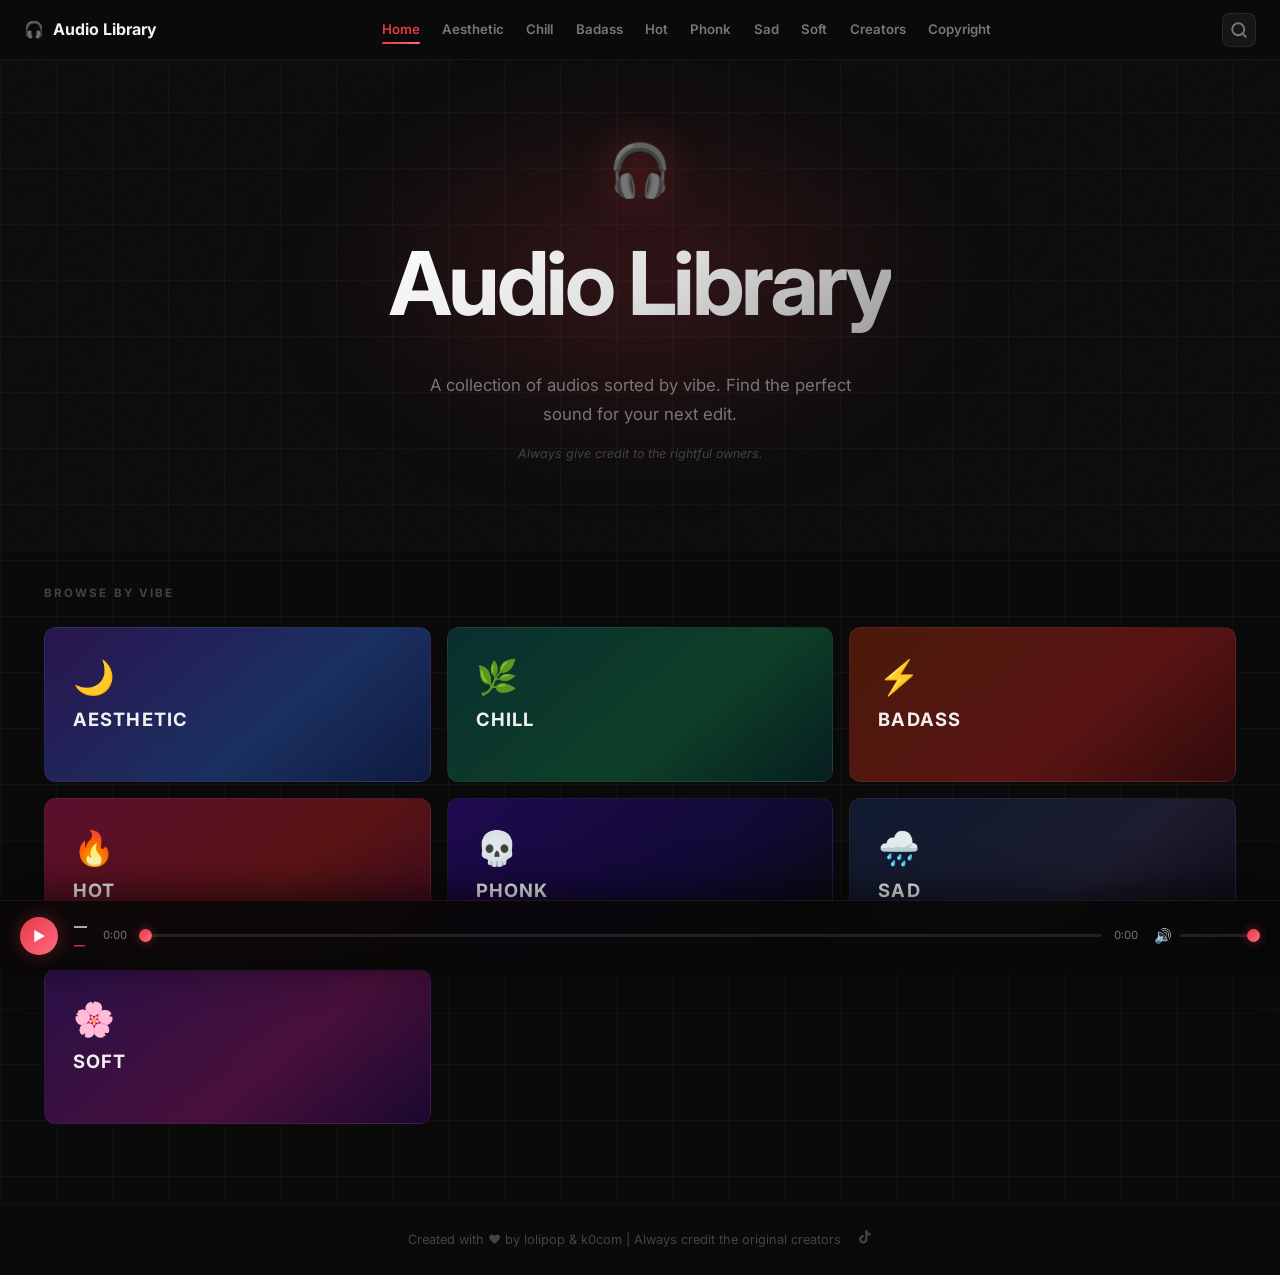
==== index.html @ 216a879c "Initial commit: Audio Library static site Complete music library site with 7 genre categories, dynam" ====
<!DOCTYPE html>
<html lang="en">
<head>
  <meta charset="UTF-8" />
  <meta name="viewport" content="width=device-width, initial-scale=1.0" />
  <title>Audio Library</title>
  <link rel="stylesheet" href="style.css" />
</head>
<body>

  <nav class="navbar" role="navigation" aria-label="Main navigation">
    <div class="navbar__inner">
      <a href="index.html" class="navbar__logo">
        <span>🎧</span> Audio Library
      </a>
      <ul class="navbar__links">
        <li><a href="index.html">Home</a></li>
        <li><a href="aesthetic.html">Aesthetic</a></li>
        <li><a href="chill.html">Chill</a></li>
        <li><a href="badass.html">Badass</a></li>
        <li><a href="hot.html">Hot</a></li>
        <li><a href="phonk.html">Phonk</a></li>
        <li><a href="sad.html">Sad</a></li>
        <li><a href="soft.html">Soft</a></li>
        <li><a href="creators.html">Creators</a></li>
        <li><a href="copyright.html">Copyright</a></li>
      </ul>
      <button class="navbar__hamburger" aria-label="Toggle menu" aria-expanded="false">
        <span></span><span></span><span></span>
      </button>
    </div>
    <div class="navbar__mobile" role="menu">
      <a href="index.html" role="menuitem">Home</a>
      <a href="aesthetic.html" role="menuitem">Aesthetic</a>
      <a href="chill.html" role="menuitem">Chill</a>
      <a href="badass.html" role="menuitem">Badass</a>
      <a href="hot.html" role="menuitem">Hot</a>
      <a href="phonk.html" role="menuitem">Phonk</a>
      <a href="sad.html" role="menuitem">Sad</a>
      <a href="soft.html" role="menuitem">Soft</a>
      <a href="creators.html" role="menuitem">Creators</a>
      <a href="copyright.html" role="menuitem">Copyright</a>
    </div>
  </nav>

  <section class="hero">
    <div class="hero__icon">🎧</div>
    <h1 class="hero__title">Audio Library</h1>
    <p class="hero__tagline">A collection of audios sorted by vibe. Find the perfect sound for your next edit.</p>
    <p class="hero__warning">Always give credit to the rightful owners.</p>
  </section>

  <main class="section">
    <p class="section__title">Browse by Vibe</p>
    <div class="category-grid">
      <a href="aesthetic.html" class="card card--aesthetic">
        <span class="card__icon">🌙</span>
        <span class="card__name">Aesthetic</span>
      </a>
      <a href="chill.html" class="card card--chill">
        <span class="card__icon">🌿</span>
        <span class="card__name">Chill</span>
      </a>
      <a href="badass.html" class="card card--badass">
        <span class="card__icon">⚡</span>
        <span class="card__name">Badass</span>
      </a>
      <a href="hot.html" class="card card--hot">
        <span class="card__icon">🔥</span>
        <span class="card__name">Hot</span>
      </a>
      <a href="phonk.html" class="card card--phonk">
        <span class="card__icon">💀</span>
        <span class="card__name">Phonk</span>
      </a>
      <a href="sad.html" class="card card--sad">
        <span class="card__icon">🌧️</span>
        <span class="card__name">Sad</span>
      </a>
      <a href="soft.html" class="card card--soft">
        <span class="card__icon">🌸</span>
        <span class="card__name">Soft</span>
      </a>
    </div>
  </main>

  <footer class="footer">
    <span>Created with ♥ by lolipop &amp; k0com | Always credit the original creators</span>
    <a href="#" class="footer__tiktok" aria-label="TikTok">
      <svg width="16" height="16" viewBox="0 0 24 24" fill="currentColor" aria-hidden="true">
        <path d="M19.59 6.69a4.83 4.83 0 01-3.77-4.25V2h-3.45v13.67a2.89 2.89 0 01-2.88 2.5 2.89 2.89 0 01-2.89-2.89 2.89 2.89 0 012.89-2.89c.28 0 .54.04.79.1V9.01a6.33 6.33 0 00-.79-.05 6.34 6.34 0 00-6.34 6.34 6.34 6.34 0 006.34 6.34 6.34 6.34 0 006.33-6.34V8.69a8.22 8.22 0 004.8 1.54V6.76a4.85 4.85 0 01-1.03-.07z"/>
      </svg>
    </a>
  </footer>

  <div class="audio-player" id="audioPlayer" role="region" aria-label="Audio player">
    <button class="audio-player__btn" id="playerPlayBtn" aria-label="Play / Pause">▶</button>
    <div class="audio-player__info">
      <div class="audio-player__song" id="playerSongName">—</div>
      <div class="audio-player__category" id="playerCategory">—</div>
    </div>
    <div class="audio-player__controls">
      <span class="audio-player__time" id="playerCurrentTime">0:00</span>
      <input type="range" class="audio-player__progress" id="playerProgress"
             min="0" max="100" step="0.1" value="0" aria-label="Seek" />
      <span class="audio-player__time" id="playerTotalTime">0:00</span>
    </div>
    <div class="audio-player__volume">
      <span class="audio-player__volume-icon" aria-hidden="true">🔊</span>
      <input type="range" class="audio-player__vol-range" id="playerVolume"
             min="0" max="1" step="0.01" value="1" aria-label="Volume" />
    </div>
  </div>

  <script src="script.js"></script>
</body>
</html>
---- style.css ----
@import url('https://fonts.googleapis.com/css2?family=Inter:wght@400;600;700&display=swap');

/* ─── Tokens ──────────────────────────────────────────────────────────────────── */
:root {
  --bg: #0a0a0a;
  --navbar-bg: #0d0d0d;
  --panel-bg: #141414;
  --accent: #e63946;
  --accent2: #ff6b81;
  --text-primary: #f1f1f1;
  --text-secondary: #777;
  --border: #1f1f1f;
  --radius: 12px;
  --radius-pill: 99px;
  --ease: 0.25s ease;
}

/* ─── Keyframes ───────────────────────────────────────────────────────────────── */
@keyframes fadeUp {
  from { opacity: 0; transform: translateY(28px); }
  to   { opacity: 1; transform: translateY(0);    }
}

@keyframes pulseGlow {
  0%, 100% { opacity: 0.45; transform: translateX(-50%) scale(1);    }
  50%       { opacity: 0.85; transform: translateX(-50%) scale(1.08); }
}

@keyframes shimmer {
  0%   { background-position: -200% center; }
  100% { background-position:  200% center; }
}

@keyframes spin {
  to { transform: rotate(360deg); }
}

/* ─── Reset ───────────────────────────────────────────────────────────────────── */
*, *::before, *::after { box-sizing: border-box; margin: 0; padding: 0; }
html { scroll-behavior: smooth; }

body {
  font-family: 'Inter', sans-serif;
  background-color: var(--bg);
  background-image:
    linear-gradient(rgba(255,255,255,0.028) 1px, transparent 1px),
    linear-gradient(90deg, rgba(255,255,255,0.028) 1px, transparent 1px);
  background-size: 56px 56px;
  color: var(--text-primary);
  line-height: 1.6;
  min-height: 100vh;
}

a { text-decoration: none; color: inherit; }
button { cursor: pointer; border: none; background: none; font-family: inherit; color: inherit; }
code {
  font-family: monospace;
  background: #1c1c1c;
  padding: 0.1em 0.35em;
  border-radius: 4px;
  font-size: 0.88em;
}

/* ─── Navbar ──────────────────────────────────────────────────────────────────── */
.navbar {
  position: fixed;
  top: 0; left: 0; right: 0;
  z-index: 900;
  background: rgba(10,10,10,0.82);
  backdrop-filter: blur(18px);
  -webkit-backdrop-filter: blur(18px);
  border-bottom: 1px solid rgba(255,255,255,0.05);
  height: 60px;
  display: flex;
  align-items: center;
  padding: 0 1.5rem;
}

.navbar__inner {
  width: 100%;
  max-width: 1240px;
  margin: 0 auto;
  display: flex;
  align-items: center;
  justify-content: space-between;
}

.navbar__logo {
  display: flex;
  align-items: center;
  gap: 0.55rem;
  font-weight: 700;
  font-size: 1rem;
  white-space: nowrap;
  color: var(--text-primary);
}

.navbar__links {
  display: flex;
  align-items: center;
  gap: 0.1rem;
  list-style: none;
}

.navbar__links a {
  position: relative;
  padding: 0.4rem 0.65rem;
  font-size: 0.83rem;
  font-weight: 600;
  color: var(--text-secondary);
  transition: color var(--ease);
}

.navbar__links a::after {
  content: '';
  position: absolute;
  bottom: 0; left: 0.65rem; right: 0.65rem;
  height: 2px;
  background: linear-gradient(90deg, var(--accent), var(--accent2));
  transform: scaleX(0);
  transform-origin: center;
  border-radius: 2px;
  transition: transform var(--ease);
}

.navbar__links a:hover         { color: var(--text-primary); }
.navbar__links a:hover::after  { transform: scaleX(1); }
.navbar__links a.active        { color: var(--accent); }
.navbar__links a.active::after { transform: scaleX(1); }

.navbar__hamburger {
  display: none;
  flex-direction: column;
  gap: 5px;
  padding: 0.5rem;
}

.navbar__hamburger span {
  display: block;
  width: 22px; height: 2px;
  background: var(--text-primary);
  border-radius: 2px;
  transition: var(--ease);
}

.navbar__mobile {
  display: none;
  position: absolute;
  top: 60px; left: 0; right: 0;
  background: rgba(10,10,10,0.96);
  backdrop-filter: blur(18px);
  border-bottom: 1px solid var(--border);
  padding: 0.5rem 0;
  z-index: 899;
}

.navbar__mobile.open { display: block; }

.navbar__mobile a {
  display: block;
  padding: 0.75rem 1.5rem;
  font-size: 0.9rem;
  font-weight: 600;
  color: var(--text-secondary);
  transition: color var(--ease), background var(--ease);
}

.navbar__mobile a:hover { color: var(--text-primary); background: rgba(255,255,255,0.03); }
.navbar__mobile a.active { color: var(--accent); }

/* ─── Home Hero ───────────────────────────────────────────────────────────────── */
.hero {
  position: relative;
  min-height: 58vh;
  display: flex;
  flex-direction: column;
  align-items: center;
  justify-content: center;
  text-align: center;
  padding: 9rem 2rem 5.5rem;
  overflow: hidden;
}

/* grain */
.hero::before {
  content: '';
  position: absolute;
  inset: 0;
  background-image: url("data:image/svg+xml,%3Csvg viewBox='0 0 256 256' xmlns='http://www.w3.org/2000/svg'%3E%3Cfilter id='n'%3E%3CfeTurbulence type='fractalNoise' baseFrequency='0.9' numOctaves='4' stitchTiles='stitch'/%3E%3C/filter%3E%3Crect width='100%25' height='100%25' filter='url(%23n)'/%3E%3C/svg%3E");
  background-size: 200px;
  opacity: 0.035;
  pointer-events: none;
  z-index: 0;
}

/* red glow blob */
.hero::after {
  content: '';
  position: absolute;
  top: 15%;
  left: 50%;
  transform: translateX(-50%);
  width: 680px;
  height: 380px;
  background: radial-gradient(ellipse at center, rgba(230,57,70,0.2) 0%, transparent 68%);
  pointer-events: none;
  filter: blur(50px);
  animation: pulseGlow 6s ease-in-out infinite;
  z-index: 0;
}

.hero__icon,
.hero__title,
.hero__tagline,
.hero__warning { position: relative; z-index: 1; }

.hero__icon {
  font-size: 3.2rem;
  margin-bottom: 1.1rem;
  line-height: 1;
  filter: drop-shadow(0 0 20px rgba(230,57,70,0.4));
}

.hero__title {
  font-size: clamp(2.8rem, 7vw, 5.5rem);
  font-weight: 700;
  letter-spacing: -0.04em;
  margin-bottom: 1.1rem;
  background: linear-gradient(140deg, #ffffff 0%, #e0e0e0 50%, #999 100%);
  -webkit-background-clip: text;
  -webkit-text-fill-color: transparent;
  background-clip: text;
  animation: fadeUp 0.7s ease both;
}

.hero__tagline {
  font-size: 1.05rem;
  color: var(--text-secondary);
  max-width: 460px;
  margin-bottom: 1rem;
  line-height: 1.7;
  animation: fadeUp 0.7s 0.1s ease both;
}

.hero__warning {
  font-size: 0.78rem;
  color: #444;
  font-style: italic;
  animation: fadeUp 0.7s 0.2s ease both;
}

/* ─── Category Grid ───────────────────────────────────────────────────────────── */
.section {
  max-width: 1240px;
  margin: 0 auto;
  padding: 2rem 1.5rem 5rem;
}

.section__title {
  font-size: 0.72rem;
  font-weight: 700;
  margin-bottom: 1.5rem;
  color: #444;
  text-transform: uppercase;
  letter-spacing: 0.18em;
}

.category-grid {
  display: grid;
  grid-template-columns: 1fr;
  gap: 1rem;
}

.card {
  position: relative;
  display: flex;
  flex-direction: column;
  align-items: flex-start;
  padding: 2rem 1.75rem 1.75rem;
  border-radius: var(--radius);
  border: 1px solid rgba(255,255,255,0.06);
  overflow: hidden;
  cursor: pointer;
  color: var(--text-primary);
  min-height: 155px;
  animation: fadeUp 0.55s ease both;
  transition: transform 0.3s ease, box-shadow 0.3s ease, border-color 0.3s ease;
}

.card:nth-child(1) { animation-delay: 0.05s; }
.card:nth-child(2) { animation-delay: 0.10s; }
.card:nth-child(3) { animation-delay: 0.15s; }
.card:nth-child(4) { animation-delay: 0.20s; }
.card:nth-child(5) { animation-delay: 0.25s; }
.card:nth-child(6) { animation-delay: 0.30s; }
.card:nth-child(7) { animation-delay: 0.35s; }

/* light sweep on hover */
.card::after {
  content: '';
  position: absolute;
  inset: 0;
  background: linear-gradient(130deg, rgba(255,255,255,0.07) 0%, transparent 55%);
  opacity: 0;
  transition: opacity 0.3s ease;
}

.card:hover {
  transform: translateY(-7px) scale(1.01);
  box-shadow: 0 28px 70px rgba(0,0,0,0.65), 0 0 0 1px rgba(230,57,70,0.5);
  border-color: rgba(230,57,70,0.5);
}

.card:hover::after { opacity: 1; }

.card__icon {
  font-size: 2.1rem;
  margin-bottom: 0.75rem;
  line-height: 1;
}

.card__name {
  font-size: 1.15rem;
  font-weight: 700;
  letter-spacing: 0.06em;
  text-transform: uppercase;
}

/* category gradients */
.card--aesthetic { background: linear-gradient(140deg, #2a1550 0%, #1a3060 60%, #0f1a40 100%); }
.card--chill     { background: linear-gradient(140deg, #0a2e30 0%, #0e4028 60%, #061e20 100%); }
.card--badass    { background: linear-gradient(140deg, #4a1a0a 0%, #5a1414 60%, #300a0a 100%); }
.card--hot       { background: linear-gradient(140deg, #5a0f2e 0%, #5a1414 60%, #3a0a20 100%); }
.card--phonk     { background: linear-gradient(140deg, #1e0a4e 0%, #120a36 60%, #0a0a0a 100%); }
.card--sad       { background: linear-gradient(140deg, #0f1a30 0%, #1c1c2e 60%, #0a0a14 100%); }
.card--soft      { background: linear-gradient(140deg, #2a1048 0%, #48103a 60%, #1a0830 100%); }

/* ─── Category Hero ───────────────────────────────────────────────────────────── */
.category-hero {
  position: relative;
  min-height: 230px;
  display: flex;
  align-items: center;
  justify-content: center;
  overflow: hidden;
  padding: 8rem 2rem 3.5rem;
  background: var(--bg);
}

.category-hero__shapes {
  position: absolute;
  inset: 0;
  pointer-events: none;
}

.category-hero__shape {
  position: absolute;
  background: #0f0f0f;
}

.category-hero__shape--1 {
  top: -30%; left: -10%;
  width: 70%; height: 200%;
  clip-path: polygon(0 0, 100% 12%, 78% 100%, 0 100%);
  opacity: 0.7;
}

.category-hero__shape--2 {
  top: -30%; right: -10%;
  width: 60%; height: 200%;
  clip-path: polygon(22% 0, 100% 0, 100% 100%, 0 82%);
  opacity: 0.5;
}

/* bottom glow */
.category-hero::after {
  content: '';
  position: absolute;
  bottom: -20px;
  left: 50%;
  transform: translateX(-50%);
  width: 500px;
  height: 180px;
  background: radial-gradient(ellipse at bottom, rgba(230,57,70,0.14) 0%, transparent 70%);
  pointer-events: none;
  filter: blur(30px);
  z-index: 0;
}

.category-hero__title {
  position: relative;
  z-index: 1;
  font-size: clamp(2.2rem, 5.5vw, 4.5rem);
  font-weight: 700;
  letter-spacing: 0.1em;
  text-transform: uppercase;
  text-align: center;
  background: linear-gradient(135deg, #fff 0%, #bbb 100%);
  -webkit-background-clip: text;
  -webkit-text-fill-color: transparent;
  background-clip: text;
  animation: fadeUp 0.5s ease both;
}

/* ─── Song Section ────────────────────────────────────────────────────────────── */
.song-section {
  max-width: 900px;
  margin: 0 auto;
  padding: 1.5rem 1.5rem 7rem;
}

.song-row {
  display: grid;
  grid-template-columns: 44px 1fr auto auto;
  align-items: center;
  gap: 1rem;
  padding: 0.875rem 0.75rem;
  border-bottom: 1px solid rgba(255,255,255,0.04);
  border-left: 3px solid transparent;
  border-radius: 0 8px 8px 0;
  transition: background var(--ease), border-left-color var(--ease);
}

.song-row__actions {
  display: flex;
  align-items: center;
  gap: 0.4rem;
  flex-shrink: 0;
}

.song-row:hover        { background: rgba(255,255,255,0.035); }
.song-row--playing     { border-left-color: var(--accent); background: rgba(230,57,70,0.05); }

.song-row__play {
  width: 36px; height: 36px;
  border-radius: 50%;
  background: rgba(255,255,255,0.06);
  border: 1px solid rgba(255,255,255,0.08);
  display: flex;
  align-items: center;
  justify-content: center;
  font-size: 0.68rem;
  color: var(--text-primary);
  flex-shrink: 0;
  transition: background var(--ease), border-color var(--ease), box-shadow var(--ease);
}

.song-row__play:hover {
  background: var(--accent);
  border-color: var(--accent);
  box-shadow: 0 0 18px rgba(230,57,70,0.45);
}

.song-row__name {
  font-size: 0.93rem;
  font-weight: 600;
  white-space: nowrap;
  overflow: hidden;
  text-overflow: ellipsis;
  min-width: 0;
}

.song-row__duration {
  font-size: 0.8rem;
  color: var(--text-secondary);
  white-space: nowrap;
  flex-shrink: 0;
  font-variant-numeric: tabular-nums;
}

.song-row__spotify {
  display: inline-flex;
  align-items: center;
  gap: 0.35rem;
  padding: 0.33rem 0.85rem;
  border-radius: var(--radius-pill);
  font-size: 0.76rem;
  font-weight: 700;
  color: #1db954;
  border: 1px solid rgba(29,185,84,0.25);
  background: rgba(29,185,84,0.07);
  white-space: nowrap;
  flex-shrink: 0;
  transition: color var(--ease), border-color var(--ease), background var(--ease), box-shadow var(--ease);
}

.song-row__spotify:hover {
  color: #1ed760;
  border-color: rgba(29,185,84,0.6);
  background: rgba(29,185,84,0.15);
  box-shadow: 0 0 16px rgba(29,185,84,0.25);
}

.song-row__download {
  display: inline-flex;
  align-items: center;
  justify-content: center;
  width: 30px;
  height: 30px;
  border-radius: 50%;
  font-size: 0.75rem;
  color: var(--text-secondary);
  border: 1px solid rgba(255,255,255,0.08);
  background: rgba(255,255,255,0.04);
  flex-shrink: 0;
  transition: color var(--ease), border-color var(--ease), background var(--ease), box-shadow var(--ease);
}

.song-row__download:hover {
  color: var(--accent);
  border-color: rgba(230,57,70,0.5);
  background: rgba(230,57,70,0.08);
  box-shadow: 0 0 12px rgba(230,57,70,0.2);
}

/* ─── Spotify Embed Rows ─────────────────────────────────────────────────────── */
.spotify-row {
  padding: 1rem 0.5rem 0.25rem;
  border-bottom: 1px solid rgba(255,255,255,0.04);
  animation: fadeUp 0.4s ease both;
}

.spotify-row__header {
  display: flex;
  align-items: center;
  justify-content: space-between;
  gap: 1rem;
  margin-bottom: 0.6rem;
}

.spotify-row__name {
  font-size: 0.9rem;
  font-weight: 600;
  color: var(--text-primary);
  white-space: nowrap;
  overflow: hidden;
  text-overflow: ellipsis;
  min-width: 0;
}

.spotify-row__cat {
  font-size: 0.62rem;
  font-weight: 700;
  text-transform: uppercase;
  letter-spacing: 0.1em;
  color: #1db954;
  flex-shrink: 0;
}

.spotify-row iframe {
  border-radius: 10px;
  display: block;
}

/* ─── Skeleton Loaders ────────────────────────────────────────────────────────── */
.skeleton {
  background: linear-gradient(90deg, #161616 25%, #1e1e1e 50%, #161616 75%);
  background-size: 200% 100%;
  animation: shimmer 1.6s infinite linear;
  border-radius: 4px;
}

.skeleton-row {
  display: grid;
  grid-template-columns: 44px 1fr auto auto;
  align-items: center;
  gap: 1rem;
  padding: 0.875rem 0.75rem;
  border-bottom: 1px solid rgba(255,255,255,0.04);
  border-left: 3px solid transparent;
}

.skeleton-play     { width: 36px; height: 36px; border-radius: 50%; }
.skeleton-name     { height: 13px; }
.skeleton-duration { width: 36px; height: 13px; }
.skeleton-download { width: 86px; height: 27px; border-radius: var(--radius-pill); }

/* ─── Empty State ─────────────────────────────────────────────────────────────── */
.song-empty {
  text-align: center;
  padding: 4rem 2rem;
  color: var(--text-secondary);
  font-size: 0.9rem;
  line-height: 2;
}

/* ─── Global Audio Player ─────────────────────────────────────────────────────── */
.audio-player {
  position: fixed;
  bottom: 0; left: 0; right: 0;
  z-index: 1000;
  background: rgba(8,8,8,0.92);
  backdrop-filter: blur(24px);
  -webkit-backdrop-filter: blur(24px);
  border-top: 1px solid rgba(230,57,70,0.18);
  height: 70px;
  display: flex;
  align-items: center;
  padding: 0 1.25rem;
  gap: 1rem;
  transform: translateY(100%);
  transition: transform 0.35s cubic-bezier(0.4,0,0.2,1);
  box-shadow: 0 -8px 40px rgba(0,0,0,0.6);
}

.audio-player.visible { transform: translateY(0); }

.audio-player__btn {
  width: 38px; height: 38px;
  border-radius: 50%;
  background: linear-gradient(135deg, var(--accent), var(--accent2));
  display: flex;
  align-items: center;
  justify-content: center;
  font-size: 0.85rem;
  color: #fff;
  flex-shrink: 0;
  transition: box-shadow var(--ease), transform var(--ease);
  box-shadow: 0 0 20px rgba(230,57,70,0.35);
}

.audio-player__btn:hover {
  box-shadow: 0 0 28px rgba(230,57,70,0.55);
  transform: scale(1.08);
}

.audio-player__info {
  flex-shrink: 0;
  min-width: 0;
  max-width: 150px;
  overflow: hidden;
}

.audio-player__song {
  font-size: 0.82rem;
  font-weight: 600;
  white-space: nowrap;
  overflow: hidden;
  text-overflow: ellipsis;
}

.audio-player__category {
  font-size: 0.68rem;
  color: var(--accent);
  text-transform: uppercase;
  letter-spacing: 0.08em;
  font-weight: 700;
}

.audio-player__controls {
  flex: 1;
  display: flex;
  align-items: center;
  gap: 0.75rem;
  min-width: 0;
}

.audio-player__time {
  font-size: 0.7rem;
  color: var(--text-secondary);
  white-space: nowrap;
  flex-shrink: 0;
  font-variant-numeric: tabular-nums;
}

.audio-player__volume {
  display: flex;
  align-items: center;
  gap: 0.5rem;
  flex-shrink: 0;
}

.audio-player__volume-icon { font-size: 0.9rem; color: #555; }

/* ─── Range Inputs ────────────────────────────────────────────────────────────── */
input[type="range"] {
  -webkit-appearance: none;
  appearance: none;
  height: 3px;
  border-radius: 2px;
  background: rgba(255,255,255,0.1);
  outline: none;
}

input[type="range"]::-webkit-slider-thumb {
  -webkit-appearance: none;
  width: 13px; height: 13px;
  border-radius: 50%;
  background: linear-gradient(135deg, var(--accent), var(--accent2));
  cursor: pointer;
  box-shadow: 0 0 10px rgba(230,57,70,0.5);
}

input[type="range"]::-moz-range-thumb {
  width: 13px; height: 13px;
  border-radius: 50%;
  background: linear-gradient(135deg, var(--accent), var(--accent2));
  cursor: pointer;
  border: none;
}

.audio-player__progress { flex: 1; min-width: 60px; }
.audio-player__vol-range { width: 80px; }

/* ─── Footer ──────────────────────────────────────────────────────────────────── */
.footer {
  background: rgba(10,10,10,0.95);
  border-top: 1px solid rgba(255,255,255,0.04);
  text-align: center;
  padding: 1.5rem;
  font-size: 0.8rem;
  color: #444;
  display: flex;
  align-items: center;
  justify-content: center;
  gap: 1rem;
}

.footer__tiktok { color: #444; transition: color var(--ease); }
.footer__tiktok:hover { color: var(--text-secondary); }

/* ─── Creators Page ───────────────────────────────────────────────────────────── */
.creators-section {
  max-width: 1000px;
  margin: 0 auto;
  padding: 3.5rem 1.5rem 7rem;
}

.creators-grid {
  display: grid;
  grid-template-columns: 1fr;
  gap: 1.5rem;
}

/* base card */
.creator-card {
  background: var(--panel-bg);
  border-radius: 16px;
  border: 1px solid rgba(255,255,255,0.06);
  overflow: hidden;
  display: flex;
  flex-direction: column;
  align-items: center;
  text-align: center;
  padding: 0 2.25rem 2.5rem;
  animation: fadeUp 0.55s ease both;
  transition: transform 0.3s ease, box-shadow 0.3s ease, border-color 0.3s ease;
}

.creator-card:nth-child(1) { animation-delay: 0.1s; }
.creator-card:nth-child(2) { animation-delay: 0.2s; }
.creator-card:nth-child(3) { animation-delay: 0.3s; }

.creator-card:hover { transform: translateY(-8px); }

/* gradient top strip — hardcoded per card */
.creator-card::before {
  content: '';
  display: block;
  width: 100%;
  height: 4px;
  margin-bottom: 2.5rem;
  flex-shrink: 0;
}

/* owner = red */
.creator-card--owner::before  { background: linear-gradient(90deg, #e63946 0%, #ff6b81 100%); }
.creator-card--owner:hover    { border-color: rgba(230,57,70,0.4); box-shadow: 0 24px 70px rgba(0,0,0,0.55), 0 0 40px rgba(230,57,70,0.12); }

/* designer = purple */
.creator-card--designer::before { background: linear-gradient(90deg, #7c6ff7 0%, #a78bfa 100%); }
.creator-card--designer:hover   { border-color: rgba(124,111,247,0.4); box-shadow: 0 24px 70px rgba(0,0,0,0.55), 0 0 40px rgba(124,111,247,0.12); }

/* music = teal */
.creator-card--music::before  { background: linear-gradient(90deg, #2ec4b6 0%, #06b6d4 100%); }
.creator-card--music:hover    { border-color: rgba(46,196,182,0.4); box-shadow: 0 24px 70px rgba(0,0,0,0.55), 0 0 40px rgba(46,196,182,0.12); }

/* music2 = orange (nixan) */
.creator-card--music2::before { background: linear-gradient(90deg, #f59e0b 0%, #f97316 100%); }
.creator-card--music2:hover   { border-color: rgba(245,158,11,0.4); box-shadow: 0 24px 70px rgba(0,0,0,0.55), 0 0 40px rgba(245,158,11,0.12); }

/* avatar circle */
.creator-avatar {
  width: 88px;
  height: 88px;
  border-radius: 50%;
  display: flex;
  align-items: center;
  justify-content: center;
  font-size: 2rem;
  font-weight: 700;
  color: #fff;
  letter-spacing: -0.02em;
  margin-bottom: 1.35rem;
}

.creator-card--owner   .creator-avatar { background: linear-gradient(135deg, #e63946, #ff6b81); box-shadow: 0 8px 32px rgba(230,57,70,0.45); }
.creator-card--designer .creator-avatar{ background: linear-gradient(135deg, #7c6ff7, #a78bfa); box-shadow: 0 8px 32px rgba(124,111,247,0.45); }
.creator-card--music   .creator-avatar { background: linear-gradient(135deg, #2ec4b6, #06b6d4); box-shadow: 0 8px 32px rgba(46,196,182,0.45); }
.creator-card--music2  .creator-avatar { background: linear-gradient(135deg, #f59e0b, #f97316); box-shadow: 0 8px 32px rgba(245,158,11,0.45); }

/* avatar image */
.creator-avatar img {
  width: 100%;
  height: 100%;
  object-fit: cover;
  border-radius: 50%;
  display: none;
}

.creator-avatar__letter { display: flex; }

.creator-avatar.has-pfp img          { display: block; }
.creator-avatar.has-pfp .creator-avatar__letter { display: none; }

/* tiktok link */
.creator-socials {
  display: flex;
  flex-wrap: wrap;
  gap: 0.5rem;
  justify-content: center;
  margin-top: 1.1rem;
}

.creator-tiktok,
.creator-discord {
  display: inline-flex;
  align-items: center;
  gap: 0.45rem;
  padding: 0.45rem 1.1rem;
  border-radius: var(--radius-pill);
  font-size: 0.78rem;
  font-weight: 700;
  transition: background var(--ease), border-color var(--ease), color var(--ease), box-shadow var(--ease);
}

.creator-tiktok {
  background: rgba(255,255,255,0.05);
  border: 1px solid rgba(255,255,255,0.08);
  color: var(--text-secondary);
}

.creator-tiktok:hover {
  background: rgba(255,255,255,0.1);
  border-color: rgba(255,255,255,0.2);
  color: var(--text-primary);
  box-shadow: 0 0 16px rgba(255,255,255,0.06);
}

.creator-discord {
  background: rgba(88,101,242,0.12);
  border: 1px solid rgba(88,101,242,0.25);
  color: #8b98f8;
}

.creator-discord:hover {
  background: rgba(88,101,242,0.22);
  border-color: rgba(88,101,242,0.5);
  color: #b9c0fb;
  box-shadow: 0 0 18px rgba(88,101,242,0.2);
}

/* name */
.creator-name {
  font-size: 1.4rem;
  font-weight: 700;
  color: var(--text-primary);
  margin-bottom: 0.65rem;
  letter-spacing: -0.01em;
}

/* role badge */
.creator-role {
  display: inline-block;
  font-size: 0.66rem;
  font-weight: 700;
  text-transform: uppercase;
  letter-spacing: 0.15em;
  padding: 0.3rem 1rem;
  border-radius: var(--radius-pill);
  color: #fff;
  margin-bottom: 1.2rem;
}

.creator-card--owner   .creator-role { background: linear-gradient(135deg, #e63946, #ff6b81); }
.creator-card--designer .creator-role { background: linear-gradient(135deg, #7c6ff7, #a78bfa); }
.creator-card--music   .creator-role { background: linear-gradient(135deg, #2ec4b6, #06b6d4); }
.creator-card--music2  .creator-role { background: linear-gradient(135deg, #f59e0b, #f97316); }

/* bio */
.creator-bio {
  font-size: 0.87rem;
  color: var(--text-secondary);
  line-height: 1.75;
  max-width: 250px;
}

/* ─── Search ──────────────────────────────────────────────────────────────────── */
.navbar__search {
  width: 34px;
  height: 34px;
  border-radius: 8px;
  display: flex;
  align-items: center;
  justify-content: center;
  color: var(--text-secondary);
  background: rgba(255,255,255,0.05);
  border: 1px solid rgba(255,255,255,0.07);
  margin-left: 0.4rem;
  flex-shrink: 0;
  transition: color var(--ease), background var(--ease), box-shadow var(--ease);
}

.navbar__search:hover {
  color: var(--text-primary);
  background: rgba(255,255,255,0.09);
  box-shadow: 0 0 14px rgba(230,57,70,0.15);
}

.search-overlay {
  position: fixed;
  inset: 0;
  z-index: 1100;
  background: rgba(0,0,0,0.8);
  backdrop-filter: blur(14px);
  -webkit-backdrop-filter: blur(14px);
  display: flex;
  align-items: flex-start;
  justify-content: center;
  padding: 14vh 1.5rem 2rem;
  opacity: 0;
  pointer-events: none;
  transition: opacity 0.2s ease;
}

.search-overlay.open {
  opacity: 1;
  pointer-events: all;
}

.search-box {
  width: 100%;
  max-width: 620px;
  animation: fadeUp 0.22s ease both;
}

.search-input-wrap {
  display: flex;
  align-items: center;
  gap: 0.75rem;
  background: #141414;
  border: 1px solid rgba(255,255,255,0.1);
  border-radius: 14px;
  padding: 0 1.1rem;
  margin-bottom: 0.75rem;
  transition: border-color 0.2s ease, box-shadow 0.2s ease;
}

.search-input-wrap svg { color: var(--text-secondary); flex-shrink: 0; }

.search-input-wrap:focus-within {
  border-color: rgba(230,57,70,0.5);
  box-shadow: 0 0 0 3px rgba(230,57,70,0.08);
}

.search-input {
  flex: 1;
  background: none;
  border: none;
  outline: none;
  font-family: 'Inter', sans-serif;
  font-size: 1.05rem;
  color: var(--text-primary);
  padding: 1rem 0;
}

.search-input::placeholder { color: #3a3a3a; }

.search-close {
  font-size: 0.85rem;
  color: #444;
  padding: 0.3rem 0.4rem;
  border-radius: 6px;
  flex-shrink: 0;
  transition: color var(--ease), background var(--ease);
}

.search-close:hover { color: var(--text-primary); background: rgba(255,255,255,0.06); }

.search-hint {
  font-size: 0.72rem;
  color: #383838;
  text-align: center;
  margin-bottom: 1.25rem;
  letter-spacing: 0.02em;
}

.search-hint kbd {
  background: #1c1c1c;
  border: 1px solid #2e2e2e;
  border-radius: 5px;
  padding: 0.1em 0.45em;
  font-size: 0.68rem;
  font-family: inherit;
  color: #555;
}

.search-results {
  display: flex;
  flex-direction: column;
  gap: 0.3rem;
  max-height: 52vh;
  overflow-y: auto;
  scrollbar-width: thin;
  scrollbar-color: #2a2a2a transparent;
}

.search-result {
  display: flex;
  align-items: center;
  gap: 0.875rem;
  padding: 0.8rem 1rem;
  background: #111;
  border: 1px solid rgba(255,255,255,0.04);
  border-radius: 10px;
  cursor: pointer;
  color: var(--text-primary);
  transition: background 0.15s ease, border-color 0.15s ease, transform 0.15s ease;
}

.search-result:hover {
  background: rgba(230,57,70,0.07);
  border-color: rgba(230,57,70,0.22);
  transform: translateX(3px);
}

.search-result__play {
  width: 32px;
  height: 32px;
  border-radius: 8px;
  background: rgba(230,57,70,0.12);
  border: 1px solid rgba(230,57,70,0.2);
  display: flex;
  align-items: center;
  justify-content: center;
  font-size: 0.62rem;
  color: var(--accent);
  flex-shrink: 0;
}

.search-result__name {
  flex: 1;
  font-size: 0.88rem;
  font-weight: 600;
  white-space: nowrap;
  overflow: hidden;
  text-overflow: ellipsis;
  min-width: 0;
}

.search-result__name mark {
  background: none;
  color: var(--accent);
  font-weight: 700;
}

.search-result__cat {
  font-size: 0.63rem;
  font-weight: 700;
  text-transform: uppercase;
  letter-spacing: 0.1em;
  padding: 0.22rem 0.65rem;
  border-radius: var(--radius-pill);
  background: rgba(255,255,255,0.05);
  color: var(--text-secondary);
  border: 1px solid rgba(255,255,255,0.06);
  flex-shrink: 0;
}

.search-empty {
  text-align: center;
  padding: 3rem 1rem;
  color: #3a3a3a;
  font-size: 0.9rem;
}

.search-empty strong { color: var(--text-secondary); }

/* ─── Responsive ──────────────────────────────────────────────────────────────── */
@media (min-width: 768px) {
  .category-grid  { grid-template-columns: repeat(2, 1fr); }
  .creators-grid  { grid-template-columns: repeat(2, 1fr); }
  .navbar__links      { display: flex !important; }
  .navbar__hamburger  { display: none  !important; }
  .navbar__mobile     { display: none  !important; }
}

@media (min-width: 1024px) {
  .category-grid { grid-template-columns: repeat(3, 1fr); }
}

@media (max-width: 767px) {
  .navbar__links     { display: none; }
  .navbar__hamburger { display: flex; }

  .song-row               { grid-template-columns: 44px 1fr auto; }
  .song-row__duration     { display: none; }
  .audio-player__info     { display: none; }
  .audio-player__vol-range{ width: 55px; }
}

@media (max-width: 480px) {
  .audio-player__vol-range    { display: none; }
  .audio-player__volume-icon  { display: none; }
}
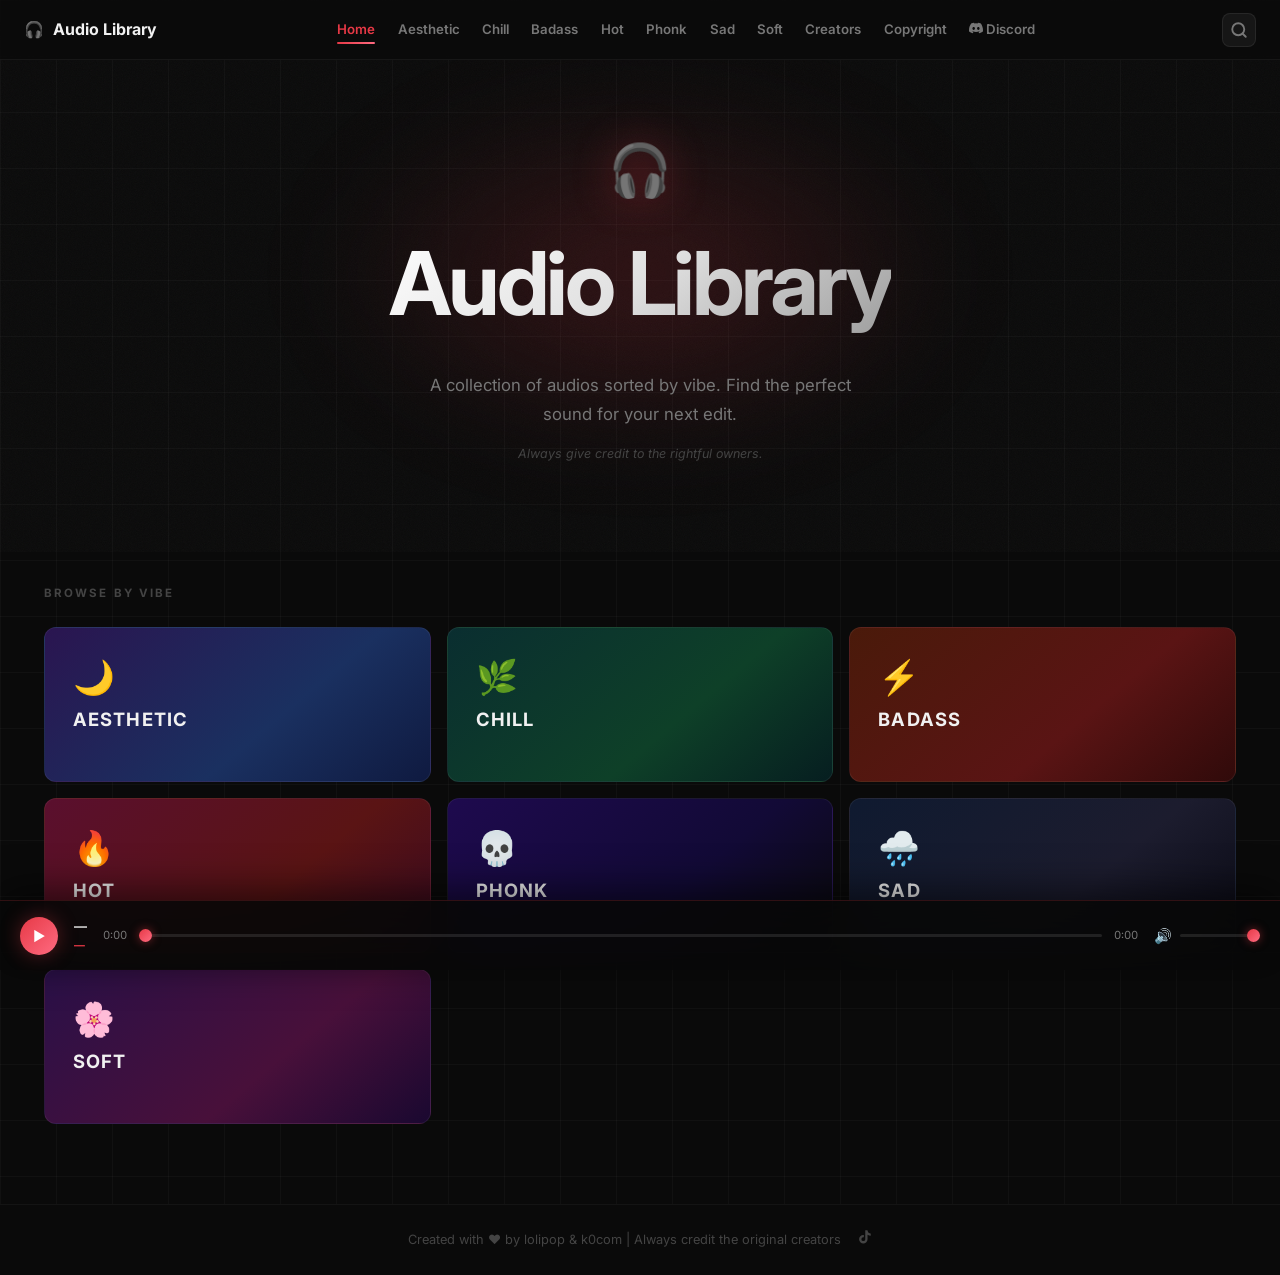
==== commit e518c7a7: "add Discord button to navbar in index.html" ====
--- a/index.html
+++ b/index.html
@@ -24,6 +24,7 @@
         <li><a href="soft.html">Soft</a></li>
         <li><a href="creators.html">Creators</a></li>
         <li><a href="copyright.html">Copyright</a></li>
+        <li><a href="https://discord.gg/22am3duh4b" target="_blank" rel="noopener" class="navbar__discord" aria-label="Discord"><svg width="14" height="14" viewBox="0 0 24 24" fill="currentColor" aria-hidden="true"><path d="M20.317 4.37a19.791 19.791 0 0 0-4.885-1.515.074.074 0 0 0-.079.037c-.21.375-.444.864-.608 1.25a18.27 18.27 0 0 0-5.487 0 12.64 12.64 0 0 0-.617-1.25.077.077 0 0 0-.079-.037A19.736 19.736 0 0 0 3.677 4.37a.07.07 0 0 0-.032.027C.533 9.046-.32 13.58.099 18.057a.082.082 0 0 0 .031.057 19.9 19.9 0 0 0 5.993 3.03.078.078 0 0 0 .084-.028 14.09 14.09 0 0 0 1.226-1.994.076.076 0 0 0-.041-.106 13.107 13.107 0 0 1-1.872-.892.077.077 0 0 1-.008-.128 10.2 10.2 0 0 0 .372-.292.074.074 0 0 1 .077-.01c3.928 1.793 8.18 1.793 12.062 0a.074.074 0 0 1 .078.01c.12.098.246.198.373.292a.077.077 0 0 1-.006.127 12.299 12.299 0 0 1-1.873.892.077.077 0 0 0-.041.107c.36.698.772 1.362 1.225 1.993a.076.076 0 0 0 .084.028 19.839 19.839 0 0 0 6.002-3.03.077.077 0 0 0 .032-.054c.5-5.177-.838-9.674-3.549-13.66a.061.061 0 0 0-.031-.03zM8.02 15.33c-1.183 0-2.157-1.085-2.157-2.419 0-1.333.956-2.419 2.157-2.419 1.21 0 2.176 1.096 2.157 2.42 0 1.333-.956 2.418-2.157 2.418zm7.975 0c-1.183 0-2.157-1.085-2.157-2.419 0-1.333.955-2.419 2.157-2.419 1.21 0 2.176 1.096 2.157 2.42 0 1.333-.946 2.418-2.157 2.418z"/></svg> Discord</a></li>
       </ul>
       <button class="navbar__hamburger" aria-label="Toggle menu" aria-expanded="false">
         <span></span><span></span><span></span>
@@ -40,6 +41,7 @@
       <a href="soft.html" role="menuitem">Soft</a>
       <a href="creators.html" role="menuitem">Creators</a>
       <a href="copyright.html" role="menuitem">Copyright</a>
+      <a href="https://discord.gg/22am3duh4b" target="_blank" rel="noopener" class="navbar__discord" role="menuitem"><svg width="14" height="14" viewBox="0 0 24 24" fill="currentColor" aria-hidden="true"><path d="M20.317 4.37a19.791 19.791 0 0 0-4.885-1.515.074.074 0 0 0-.079.037c-.21.375-.444.864-.608 1.25a18.27 18.27 0 0 0-5.487 0 12.64 12.64 0 0 0-.617-1.25.077.077 0 0 0-.079-.037A19.736 19.736 0 0 0 3.677 4.37a.07.07 0 0 0-.032.027C.533 9.046-.32 13.58.099 18.057a.082.082 0 0 0 .031.057 19.9 19.9 0 0 0 5.993 3.03.078.078 0 0 0 .084-.028 14.09 14.09 0 0 0 1.226-1.994.076.076 0 0 0-.041-.106 13.107 13.107 0 0 1-1.872-.892.077.077 0 0 1-.008-.128 10.2 10.2 0 0 0 .372-.292.074.074 0 0 1 .077-.01c3.928 1.793 8.18 1.793 12.062 0a.074.074 0 0 1 .078.01c.12.098.246.198.373.292a.077.077 0 0 1-.006.127 12.299 12.299 0 0 1-1.873.892.077.077 0 0 0-.041.107c.36.698.772 1.362 1.225 1.993a.076.076 0 0 0 .084.028 19.839 19.839 0 0 0 6.002-3.03.077.077 0 0 0 .032-.054c.5-5.177-.838-9.674-3.549-13.66a.061.061 0 0 0-.031-.03zM8.02 15.33c-1.183 0-2.157-1.085-2.157-2.419 0-1.333.956-2.419 2.157-2.419 1.21 0 2.176 1.096 2.157 2.42 0 1.333-.956 2.418-2.157 2.418zm7.975 0c-1.183 0-2.157-1.085-2.157-2.419 0-1.333.955-2.419 2.157-2.419 1.21 0 2.176 1.096 2.157 2.42 0 1.333-.946 2.418-2.157 2.418z"/></svg> Discord</a>
     </div>
   </nav>
 
--- a/style.css
+++ b/style.css
@@ -1,6 +1,5 @@
 @import url('https://fonts.googleapis.com/css2?family=Inter:wght@400;600;700&display=swap');
 
-/* ─── Tokens ──────────────────────────────────────────────────────────────────── */
 :root {
   --bg: #0a0a0a;
   --navbar-bg: #0d0d0d;
@@ -15,7 +14,6 @@
   --ease: 0.25s ease;
 }
 
-/* ─── Keyframes ───────────────────────────────────────────────────────────────── */
 @keyframes fadeUp {
   from { opacity: 0; transform: translateY(28px); }
   to   { opacity: 1; transform: translateY(0);    }
@@ -35,7 +33,6 @@
   to { transform: rotate(360deg); }
 }
 
-/* ─── Reset ───────────────────────────────────────────────────────────────────── */
 *, *::before, *::after { box-sizing: border-box; margin: 0; padding: 0; }
 html { scroll-behavior: smooth; }
 
@@ -61,7 +58,6 @@
   font-size: 0.88em;
 }
 
-/* ─── Navbar ──────────────────────────────────────────────────────────────────── */
 .navbar {
   position: fixed;
   top: 0; left: 0; right: 0;
@@ -168,7 +164,6 @@
 .navbar__mobile a:hover { color: var(--text-primary); background: rgba(255,255,255,0.03); }
 .navbar__mobile a.active { color: var(--accent); }
 
-/* ─── Home Hero ───────────────────────────────────────────────────────────────── */
 .hero {
   position: relative;
   min-height: 58vh;
@@ -181,7 +176,6 @@
   overflow: hidden;
 }
 
-/* grain */
 .hero::before {
   content: '';
   position: absolute;
@@ -193,7 +187,6 @@
   z-index: 0;
 }
 
-/* red glow blob */
 .hero::after {
   content: '';
   position: absolute;
@@ -249,7 +242,6 @@
   animation: fadeUp 0.7s 0.2s ease both;
 }
 
-/* ─── Category Grid ───────────────────────────────────────────────────────────── */
 .section {
   max-width: 1240px;
   margin: 0 auto;
@@ -295,7 +287,6 @@
 .card:nth-child(6) { animation-delay: 0.30s; }
 .card:nth-child(7) { animation-delay: 0.35s; }
 
-/* light sweep on hover */
 .card::after {
   content: '';
   position: absolute;
@@ -326,7 +317,6 @@
   text-transform: uppercase;
 }
 
-/* category gradients */
 .card--aesthetic { background: linear-gradient(140deg, #2a1550 0%, #1a3060 60%, #0f1a40 100%); }
 .card--chill     { background: linear-gradient(140deg, #0a2e30 0%, #0e4028 60%, #061e20 100%); }
 .card--badass    { background: linear-gradient(140deg, #4a1a0a 0%, #5a1414 60%, #300a0a 100%); }
@@ -335,7 +325,6 @@
 .card--sad       { background: linear-gradient(140deg, #0f1a30 0%, #1c1c2e 60%, #0a0a14 100%); }
 .card--soft      { background: linear-gradient(140deg, #2a1048 0%, #48103a 60%, #1a0830 100%); }
 
-/* ─── Category Hero ───────────────────────────────────────────────────────────── */
 .category-hero {
   position: relative;
   min-height: 230px;
@@ -372,7 +361,6 @@
   opacity: 0.5;
 }
 
-/* bottom glow */
 .category-hero::after {
   content: '';
   position: absolute;
@@ -402,7 +390,6 @@
   animation: fadeUp 0.5s ease both;
 }
 
-/* ─── Song Section ────────────────────────────────────────────────────────────── */
 .song-section {
   max-width: 900px;
   margin: 0 auto;
@@ -513,7 +500,6 @@
   box-shadow: 0 0 12px rgba(230,57,70,0.2);
 }
 
-/* ─── Spotify Embed Rows ─────────────────────────────────────────────────────── */
 .spotify-row {
   padding: 1rem 0.5rem 0.25rem;
   border-bottom: 1px solid rgba(255,255,255,0.04);
@@ -552,7 +538,6 @@
   display: block;
 }
 
-/* ─── Skeleton Loaders ────────────────────────────────────────────────────────── */
 .skeleton {
   background: linear-gradient(90deg, #161616 25%, #1e1e1e 50%, #161616 75%);
   background-size: 200% 100%;
@@ -575,7 +560,6 @@
 .skeleton-duration { width: 36px; height: 13px; }
 .skeleton-download { width: 86px; height: 27px; border-radius: var(--radius-pill); }
 
-/* ─── Empty State ─────────────────────────────────────────────────────────────── */
 .song-empty {
   text-align: center;
   padding: 4rem 2rem;
@@ -584,7 +568,6 @@
   line-height: 2;
 }
 
-/* ─── Global Audio Player ─────────────────────────────────────────────────────── */
 .audio-player {
   position: fixed;
   bottom: 0; left: 0; right: 0;
@@ -672,7 +655,6 @@
 
 .audio-player__volume-icon { font-size: 0.9rem; color: #555; }
 
-/* ─── Range Inputs ────────────────────────────────────────────────────────────── */
 input[type="range"] {
   -webkit-appearance: none;
   appearance: none;
@@ -702,7 +684,6 @@
 .audio-player__progress { flex: 1; min-width: 60px; }
 .audio-player__vol-range { width: 80px; }
 
-/* ─── Footer ──────────────────────────────────────────────────────────────────── */
 .footer {
   background: rgba(10,10,10,0.95);
   border-top: 1px solid rgba(255,255,255,0.04);
@@ -719,7 +700,6 @@
 .footer__tiktok { color: #444; transition: color var(--ease); }
 .footer__tiktok:hover { color: var(--text-secondary); }
 
-/* ─── Creators Page ───────────────────────────────────────────────────────────── */
 .creators-section {
   max-width: 1000px;
   margin: 0 auto;
@@ -732,7 +712,6 @@
   gap: 1.5rem;
 }
 
-/* base card */
 .creator-card {
   background: var(--panel-bg);
   border-radius: 16px;
@@ -753,7 +732,6 @@
 
 .creator-card:hover { transform: translateY(-8px); }
 
-/* gradient top strip — hardcoded per card */
 .creator-card::before {
   content: '';
   display: block;
@@ -763,23 +741,18 @@
   flex-shrink: 0;
 }
 
-/* owner = red */
 .creator-card--owner::before  { background: linear-gradient(90deg, #e63946 0%, #ff6b81 100%); }
 .creator-card--owner:hover    { border-color: rgba(230,57,70,0.4); box-shadow: 0 24px 70px rgba(0,0,0,0.55), 0 0 40px rgba(230,57,70,0.12); }
 
-/* designer = purple */
 .creator-card--designer::before { background: linear-gradient(90deg, #7c6ff7 0%, #a78bfa 100%); }
 .creator-card--designer:hover   { border-color: rgba(124,111,247,0.4); box-shadow: 0 24px 70px rgba(0,0,0,0.55), 0 0 40px rgba(124,111,247,0.12); }
 
-/* music = teal */
 .creator-card--music::before  { background: linear-gradient(90deg, #2ec4b6 0%, #06b6d4 100%); }
 .creator-card--music:hover    { border-color: rgba(46,196,182,0.4); box-shadow: 0 24px 70px rgba(0,0,0,0.55), 0 0 40px rgba(46,196,182,0.12); }
 
-/* music2 = orange (nixan) */
 .creator-card--music2::before { background: linear-gradient(90deg, #f59e0b 0%, #f97316 100%); }
 .creator-card--music2:hover   { border-color: rgba(245,158,11,0.4); box-shadow: 0 24px 70px rgba(0,0,0,0.55), 0 0 40px rgba(245,158,11,0.12); }
 
-/* avatar circle */
 .creator-avatar {
   width: 88px;
   height: 88px;
@@ -799,7 +772,6 @@
 .creator-card--music   .creator-avatar { background: linear-gradient(135deg, #2ec4b6, #06b6d4); box-shadow: 0 8px 32px rgba(46,196,182,0.45); }
 .creator-card--music2  .creator-avatar { background: linear-gradient(135deg, #f59e0b, #f97316); box-shadow: 0 8px 32px rgba(245,158,11,0.45); }
 
-/* avatar image */
 .creator-avatar img {
   width: 100%;
   height: 100%;
@@ -813,7 +785,6 @@
 .creator-avatar.has-pfp img          { display: block; }
 .creator-avatar.has-pfp .creator-avatar__letter { display: none; }
 
-/* tiktok link */
 .creator-socials {
   display: flex;
   flex-wrap: wrap;
@@ -860,7 +831,6 @@
   box-shadow: 0 0 18px rgba(88,101,242,0.2);
 }
 
-/* name */
 .creator-name {
   font-size: 1.4rem;
   font-weight: 700;
@@ -869,7 +839,6 @@
   letter-spacing: -0.01em;
 }
 
-/* role badge */
 .creator-role {
   display: inline-block;
   font-size: 0.66rem;
@@ -887,7 +856,6 @@
 .creator-card--music   .creator-role { background: linear-gradient(135deg, #2ec4b6, #06b6d4); }
 .creator-card--music2  .creator-role { background: linear-gradient(135deg, #f59e0b, #f97316); }
 
-/* bio */
 .creator-bio {
   font-size: 0.87rem;
   color: var(--text-secondary);
@@ -895,7 +863,6 @@
   max-width: 250px;
 }
 
-/* ─── Search ──────────────────────────────────────────────────────────────────── */
 .navbar__search {
   width: 34px;
   height: 34px;
@@ -1086,7 +1053,6 @@
 
 .search-empty strong { color: var(--text-secondary); }
 
-/* ─── Responsive ──────────────────────────────────────────────────────────────── */
 @media (min-width: 768px) {
   .category-grid  { grid-template-columns: repeat(2, 1fr); }
   .creators-grid  { grid-template-columns: repeat(2, 1fr); }
